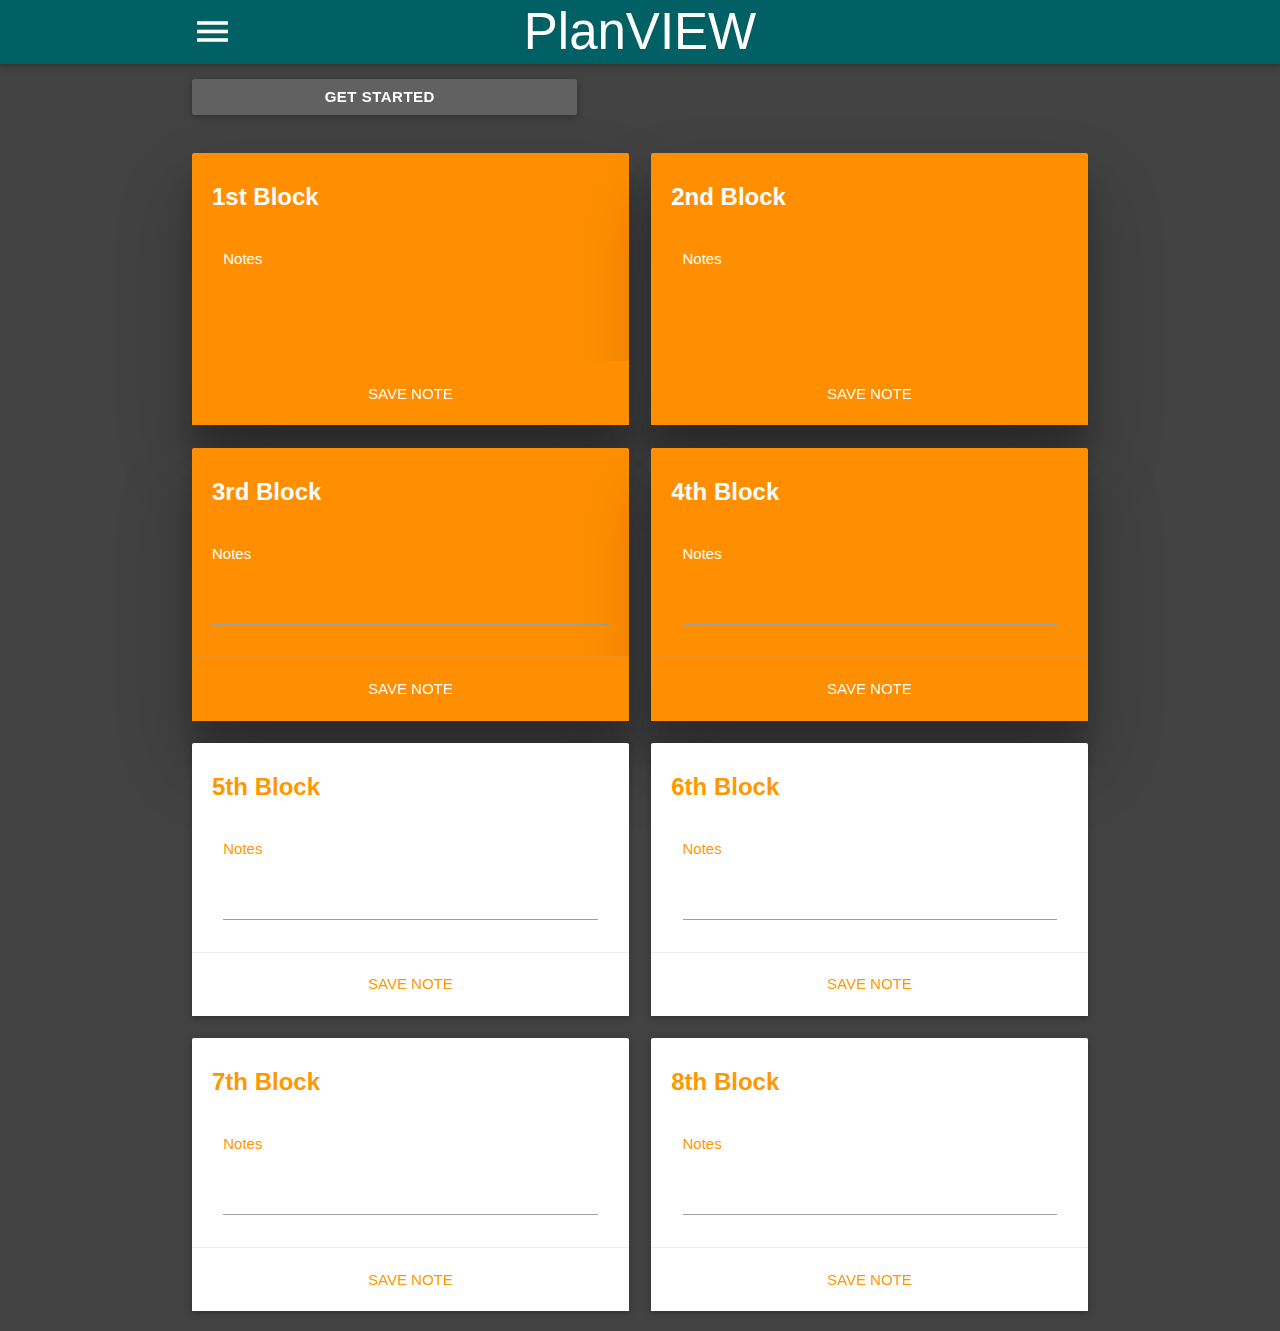
==== www/index.html @ 6337287b "Final Edit for Play Store" ====
<!DOCTYPE html>
<html lang="en">
	<head>
		<title>PlanVIEW</title>

		<script type="text/javascript" src="js/jquery-3.1.0.min.js"></script>
	<script type="text/javascript" src="js/materialize.js"></script>
	<script type="text/javascript" src="js/main.js" defer></script>
	<script type="text/javascript" src="js/settings.js" defer></script>
	<script type="text/javascript" src="js/init.js" defer></script>
	<script type="text/javascript" src="js/notes.js" defer></script>
	<script type="text/javascript" src="cordova.js"></script>


		<meta http-equiv="Content-Type" content="text/html; charset=UTF-8"/>
		<meta name="viewport" content="width=device-width, initial-scale=1, maximum-scale=1.0, height=device-height" />

		<!--<plugin name="org.apache.cordova.inappbrowser" spec="0.1.0" source="pgb" />-->

		<!-- CSS  -->
		<link href="https://fonts.googleapis.com/icon?family=Material+Icons" rel="stylesheet" />
		<link href="css/materialize.css" type="text/css" rel="stylesheet" media="screen,projection"/>
		<link href="css/style.css" type="text/css" rel="stylesheet" media="screen,projection" />
	</head>
	<body class="grey darken-3">
		<header class="navbar-fixed header-one">
			<nav class="cyan darken-4 lighten-1" role="navigation">
				<div class="nav-wrapper container">
					<a id="logo-container" href="#" class="brand-logo center">PlanVIEW</a>
					<ul id="nav-mobile" class="side-nav blue-grey">
						<a class="waves-effect waves-light btn z-depth-5" href="index.html"><i class="material-icons right">dashboard</i>Home</a>
						<a class="waves-effect waves-light btn class z-depth-3" id="block-1"><i class="material-icons right">web</i>1st Block</a>
						<a class="waves-effect waves-light btn class z-depth-3" id="block-2" ><i class="material-icons right">web</i>2nd Block</a>
						<a class="waves-effect waves-light btn class z-depth-3" id="block-3" ><i class="material-icons right">web</i>3rd Block</a>
						<a class="waves-effect waves-light btn class z-depth-3" id="block-4" ><i class="material-icons right">web</i>4th Block</a>
						<a class="waves-effect waves-light btn class z-depth-3" id="block-5" ><i class="material-icons right">web</i>5th Block</a>
						<a class="waves-effect waves-light btn class z-depth-3" id="block-6" ><i class="material-icons right">web</i>6th Block</a>
						<a class="waves-effect waves-light btn class z-depth-3" id="block-7" ><i class="material-icons right">web</i>7th Block</a>
						<a class="waves-effect waves-light btn class z-depth-3" id="block-8" ><i class="material-icons right">web</i>8th Block</a>
						<a class="waves-effect waves-light btn z-depth-4" href="settings.html"><i class="material-icons right">settings</i>Settings</a>
					</ul>
					<a href="#" data-activates="nav-mobile" class="button-collapse"><i class="material-icons">menu</i></a>
				</div>
			</nav>
		</header>

		<main class="container section ">
			<section class="fixed">
		  <!-- Modal Trigger -->
		  <a class="waves-effect waves-light btn modal-trigger center   grey darken-2" href="#modal1">  &nbsp &nbsp &nbsp &nbsp &nbsp &nbsp &nbsp &nbsp &nbsp &nbsp &nbsp  <b>Get Started</b> &nbsp &nbsp &nbsp &nbsp &nbsp &nbsp &nbsp &nbsp &nbsp &nbsp &nbsp &nbsp </a>

		</section>



		  <!-- Modal Structure -->
		  <div id="modal1" class="modal bottom-sheet">
		    <div class="modal-content">
		      <h4>Welcome to PlanVIEW</h4>
		      <p>
						<h5>Links Setup</h5>
						<ol type="1">
						<li>Click <a href="settings.html">here</a> to go to Settings</li>

						<li>Next, open up your First Block Teacher's Website in Chrome. Copy the link from the address bar.</li>

						<li>Go back to the PlanVIEW Settings page and paste the link in the box that says <em>1st Block Website Link</em></li>

						<li>Do it this for the rest of your classes.</li>

						<li>Click Save. You should get message that says Settings Saved </li>
						</ol>
						    <blockquote>
									<b>Important Note</b>
									<br>
									<br>
									If your class doesn't have a website or you do not use the website, you MUST still put a link of a website in that box. It can be important websites you visit or something like google.com.
							    </blockquote>
						<br>
						Now, if you ever have to go to your teacher's website quickly then you can click (menu) button and then the  tab you need instead of searching for it on your browser
						<br>
						<hr color="teal">
						<br>

						<h5>Notes Setup</h5>
						Taking quick notes on your phone of values from a lab or homework your teacher assigns can be extremely useful. With the PlanVIEW app, you can take quick notes very simply. Here’s how
						<br>
						<ol type="1">
						<li>Click the line on the box of the block you want to type a note for.</li>
						<li>Type up your note</li>
						<li>Click Save Note </li>
						</ol>
						<br>

						Your note is now <b>saved </b> and will be <b>available</b> when you open your app.
						<blockquote>
						<b>Important Note</b>
						<br>
						<br>

							If you have a long note (ex. paragraphs) then you can still save it. Type or copy and paste what you need and then click save. When viewing the note, click on the paragraph and then press enter on your keyboard. The note will expand in a scrollable view
						</blockquote>
						<br>
						<hr color="teal">
						<br>

					</p>
		    </div>
		    <div class="modal-footer">
		      <a href="#!" class=" modal-action modal-close waves-effect waves-green btn-flat">Done</a>
		    </div>
		  </div>

</main>

		</main>
		<main class="container section">
			<div class="row">
				<div class="col s12 m6">
					<div class="card amber darken-3 z-depth-5">
						<div class="card-content white-text">
							<p class="card-title"><b>1st Block</b></p>
							<div class="row">
								<form class="col s12">
									<div class="input-field col s12">
										<textarea id="block-1-notes" class="materialize-textarea" data-block="1"></textarea>
										<label for="block-1-notes">Notes</label>
									</div>
								</form>
							</div>
						</div>
						<div class="card-action">
							<a class="waves-effect waves-grey white-text btn-save" data-block="1">Save Note</a>
						</div>
					</div>
				</div>
				<div class="col s12 m6">
					<div class="card amber darken-3 z-depth-5">
						<div class="card-content white-text">
							<p class="card-title"><b>2nd Block</b></p>
							<div class="row">
								<form class="col s12">
									<div class="input-field col s12">
										<textarea id="block-2-notes" class="materialize-textarea" data-block="2"></textarea>
										<label for="block-2-notes">Notes</label>
									</div>
								</form>
							</div>
						</div>
						<div class="card-action">
							<a class="waves-effect waves-grey white-text btn-save" data-block="2">Save Note</a>
						</div>
					</div>
				</div>
			</div>
			<div class="row">
				<div class="col s12 m6">
					<div class="card amber darken-3 z-depth-5">
						<div class="card-content white-text">
							<p class="card-title"><b>3rd Block</b></p>
							<div class="row">
								<form class="col s12">
									<div class="row">
										<div class="input-field col s12">
											<textarea id="block-3-notes" class="materialize-textarea" data-block="3"></textarea>
											<label for="block-3-notes">Notes</label>
										</div>
									</div>
								</form>
							</div>
						</div>
						<div class="card-action">
							<a class="waves-effect waves-grey white-text btn-save" data-block="3">Save Note</a>
						</div>
					</div>
				</div>
				<div class="col s12 m6">
					<div class="card amber darken-3 z-depth-5">
						<div class="card-content white-text">
							<p class="card-title"><b>4th Block</b></p>
							<div class="row">
								<form class="col s12">
									<div class="input-field col s12">
										<textarea id="block-4-notes" class="materialize-textarea" data-block="4"></textarea>
										<label for="block-4-notes">Notes</label>
									</div>
								</form>
							</div>
						</div>
						<div class="card-action">
							<a class="waves-effect waves-grey white-text btn-save" data-block="4">Save Note</a>
						</div>
					</div>
				</div>
			</div>
			<div class="row">
				<div class="col s12 m6">
					<div class="card white">
						<div class="card-content orange-text">
							<p class="card-title"><b>5th Block</b></p>
							<div class="row">
								<form class="col s12">
									<div class="input-field col s12">
										<textarea id="block-5-notes" class="materialize-textarea" data-block="5"></textarea>
										<label for="block-5-notes" class="orange-text">Notes</label>
									</div>
								</form>
							</div>
						</div>
						<div class="card-action">
							<a class="waves-effect waves-grey orange-text btn-save" data-block="5">Save Note</a>
						</div>
					</div>
				</div>
				<div class="col s12 m6">
					<div class="card white">
						<div class="card-content orange-text">
							<p class="card-title"><b>6th Block</b></p>
							<div class="row">
								<form class="col s12">
									<div class="input-field col s12">
										<textarea id="block-6-notes" class="materialize-textarea" data-block="6"></textarea>
										<label for="block-6-notes" class="orange-text">Notes</label>
									</div>
								</form>
							</div>
						</div>
						<div class="card-action">
							<a class="waves-effect waves-grey orange-text btn-save" data-block="6">Save Note</a>
						</div>
					</div>
				</div>
			</div>
			<div class="row">
				<div class="col s12 m6">
					<div class="card white">
						<div class="card-content orange-text">
							<p class="card-title"><b>7th Block</b></p>
							<div class="row">
								<form class="col s12">
									<div class="input-field col s12">
										<textarea id="block-7-notes" class="materialize-textarea" data-block="7"></textarea>
										<label for="block-7-notes" class="orange-text">Notes</label>
									</div>
								</form>
							</div>
						</div>
						<div class="card-action">
							<a class="waves-effect waves-grey orange-text btn-save" data-block="7">Save Note</a>
						</div>
					</div>
				</div>
				<div class="col s12 m6">
					<div class="card white">
						<div class="card-content orange-text">
							<p class="card-title"><b>8th Block</b></p>
							<div class="row">
								<form class="col s12">
									<div class="input-field col s12">
										<textarea id="block-8-notes" class="materialize-textarea" data-block="8"></textarea>
										<label for="block-8-notes" class="orange-text">Notes</label>
									</div>
								</form>
							</div>
						</div>
						<div class="card-action">
							<a class="waves-effect waves-grey orange-text btn-save" data-block="8">Save Note</a>
						</div>
					</div>
				</div>
			</div>
		</main>
		<!--Scripts-->
		<script type="text/javascript">
			function myFunction1() {window.open("settings.html");}
			function myFunction2() {window.open("index.html");}
		</script>

	</body>
</html>
---- www/css/style.css ----
.icon-block {padding: 0 15px}
.icon-block .material-icons {font-size: inherit}
nav a.button-collapse{display: block}
.btn-save {width: 100%;text-align: center}
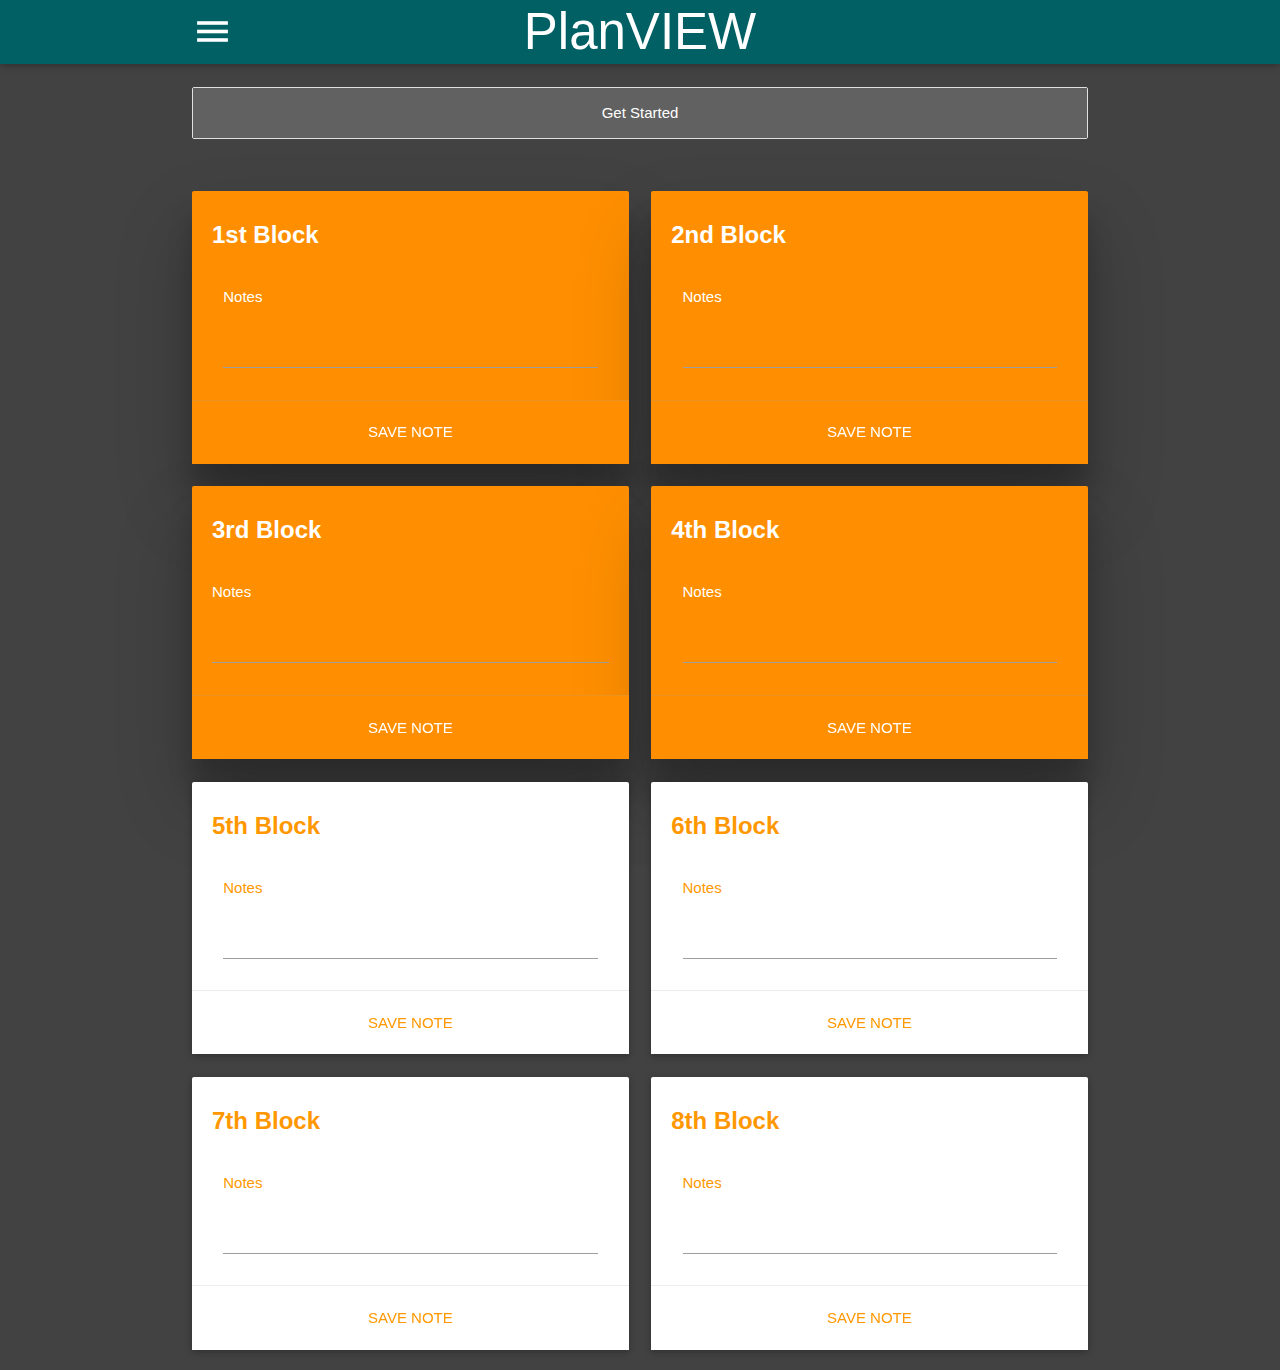
==== commit 76c114e7: "Small Changes" ====
--- a/www/index.html
+++ b/www/index.html
@@ -3,13 +3,14 @@
 	<head>
 		<title>PlanVIEW</title>
 
+
+		<script type="text/javascript" src="cordova.js"></script>
 		<script type="text/javascript" src="js/jquery-3.1.0.min.js"></script>
 	<script type="text/javascript" src="js/materialize.js"></script>
 	<script type="text/javascript" src="js/main.js" defer></script>
 	<script type="text/javascript" src="js/settings.js" defer></script>
 	<script type="text/javascript" src="js/init.js" defer></script>
 	<script type="text/javascript" src="js/notes.js" defer></script>
-	<script type="text/javascript" src="cordova.js"></script>
 
 
 		<meta http-equiv="Content-Type" content="text/html; charset=UTF-8"/>
@@ -44,15 +45,14 @@
 			</nav>
 		</header>
 
+
+
 		<main class="container section ">
-			<section class="fixed">
+
 		  <!-- Modal Trigger -->
-		  <a class="waves-effect waves-light btn modal-trigger center   grey darken-2" href="#modal1">  &nbsp &nbsp &nbsp &nbsp &nbsp &nbsp &nbsp &nbsp &nbsp &nbsp &nbsp  <b>Get Started</b> &nbsp &nbsp &nbsp &nbsp &nbsp &nbsp &nbsp &nbsp &nbsp &nbsp &nbsp &nbsp </a>
-
-		</section>
-
-
-
+			<div class="collection">
+        <a href="#modal1" class="collection-item modal-trigger grey darken-2 white-text center"><h6>Get Started</h6></a>
+      </div>
 		  <!-- Modal Structure -->
 		  <div id="modal1" class="modal bottom-sheet">
 		    <div class="modal-content">
@@ -110,9 +110,6 @@
 		      <a href="#!" class=" modal-action modal-close waves-effect waves-green btn-flat">Done</a>
 		    </div>
 		  </div>
-
-</main>
-
 		</main>
 		<main class="container section">
 			<div class="row">
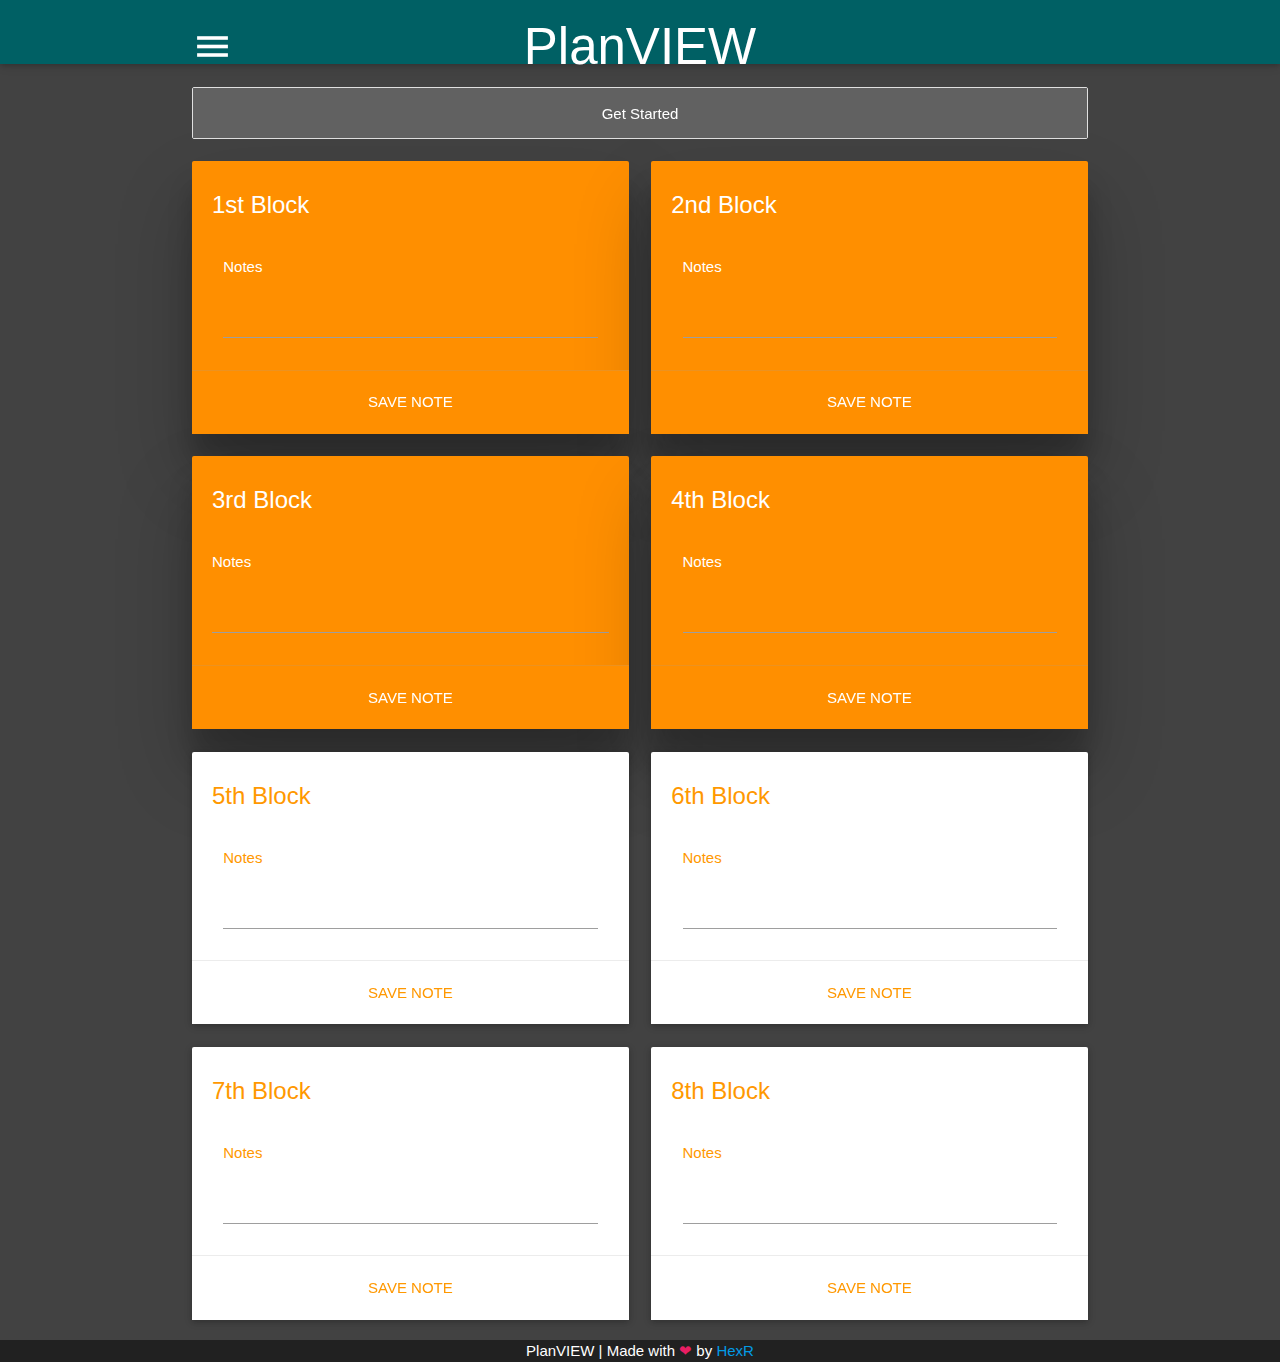
==== commit 515ea7fd: "Final adjustments and icon test 3" ====
--- a/www/index.html
+++ b/www/index.html
@@ -2,28 +2,22 @@
 <html lang="en">
 	<head>
 		<title>PlanVIEW</title>
-
-
 		<script type="text/javascript" src="cordova.js"></script>
 		<script type="text/javascript" src="js/jquery-3.1.0.min.js"></script>
-	<script type="text/javascript" src="js/materialize.js"></script>
-	<script type="text/javascript" src="js/main.js" defer></script>
-	<script type="text/javascript" src="js/settings.js" defer></script>
-	<script type="text/javascript" src="js/init.js" defer></script>
-	<script type="text/javascript" src="js/notes.js" defer></script>
-
-
+		<script type="text/javascript" src="js/materialize.js"></script>
+		<script type="text/javascript" src="js/main.js"></script>
+		<!--<script type="text/javascript" src="js/init.js" defer></script>
+		<script type="text/javascript" src="js/notes.js" defer></script>-->
 		<meta http-equiv="Content-Type" content="text/html; charset=UTF-8"/>
 		<meta name="viewport" content="width=device-width, initial-scale=1, maximum-scale=1.0, height=device-height" />
-
-		<!--<plugin name="org.apache.cordova.inappbrowser" spec="0.1.0" source="pgb" />-->
-
-		<!-- CSS  -->
 		<link href="https://fonts.googleapis.com/icon?family=Material+Icons" rel="stylesheet" />
 		<link href="css/materialize.css" type="text/css" rel="stylesheet" media="screen,projection"/>
 		<link href="css/style.css" type="text/css" rel="stylesheet" media="screen,projection" />
+
 	</head>
 	<body class="grey darken-3">
+		<div id="loading"></div>
+		<div class="black"></div>
 		<header class="navbar-fixed header-one">
 			<nav class="cyan darken-4 lighten-1" role="navigation">
 				<div class="nav-wrapper container">
@@ -44,79 +38,16 @@
 				</div>
 			</nav>
 		</header>
-
-
-
-		<main class="container section ">
-
-		  <!-- Modal Trigger -->
+		<main class="container section">
+			<!-- Modal Trigger -->
 			<div class="collection">
-        <a href="#modal1" class="collection-item modal-trigger grey darken-2 white-text center"><h6>Get Started</h6></a>
-      </div>
-		  <!-- Modal Structure -->
-		  <div id="modal1" class="modal bottom-sheet">
-		    <div class="modal-content">
-		      <h4>Welcome to PlanVIEW</h4>
-		      <p>
-						<h5>Links Setup</h5>
-						<ol type="1">
-						<li>Click <a href="settings.html">here</a> to go to Settings</li>
-
-						<li>Next, open up your First Block Teacher's Website in Chrome. Copy the link from the address bar.</li>
-
-						<li>Go back to the PlanVIEW Settings page and paste the link in the box that says <em>1st Block Website Link</em></li>
-
-						<li>Do it this for the rest of your classes.</li>
-
-						<li>Click Save. You should get message that says Settings Saved </li>
-						</ol>
-						    <blockquote>
-									<b>Important Note</b>
-									<br>
-									<br>
-									If your class doesn't have a website or you do not use the website, you MUST still put a link of a website in that box. It can be important websites you visit or something like google.com.
-							    </blockquote>
-						<br>
-						Now, if you ever have to go to your teacher's website quickly then you can click (menu) button and then the  tab you need instead of searching for it on your browser
-						<br>
-						<hr color="teal">
-						<br>
-
-						<h5>Notes Setup</h5>
-						Taking quick notes on your phone of values from a lab or homework your teacher assigns can be extremely useful. With the PlanVIEW app, you can take quick notes very simply. Here’s how
-						<br>
-						<ol type="1">
-						<li>Click the line on the box of the block you want to type a note for.</li>
-						<li>Type up your note</li>
-						<li>Click Save Note </li>
-						</ol>
-						<br>
-
-						Your note is now <b>saved </b> and will be <b>available</b> when you open your app.
-						<blockquote>
-						<b>Important Note</b>
-						<br>
-						<br>
-
-							If you have a long note (ex. paragraphs) then you can still save it. Type or copy and paste what you need and then click save. When viewing the note, click on the paragraph and then press enter on your keyboard. The note will expand in a scrollable view
-						</blockquote>
-						<br>
-						<hr color="teal">
-						<br>
-
-					</p>
-		    </div>
-		    <div class="modal-footer">
-		      <a href="#!" class=" modal-action modal-close waves-effect waves-green btn-flat">Done</a>
-		    </div>
-		  </div>
-		</main>
-		<main class="container section">
-			<div class="row">
-				<div class="col s12 m6">
-					<div class="card amber darken-3 z-depth-5">
-						<div class="card-content white-text">
-							<p class="card-title"><b>1st Block</b></p>
+				<a href="#modal1" class="collection-item modal-trigger grey darken-2 white-text center waves-effect waves-light"><h6>Get Started</h6></a>
+			</div>
+			<div class="row">
+				<div class="col s12 m6">
+					<div class="card amber darken-3 z-depth-5">
+						<div class="card-content white-text">
+							<p class="card-title"><strong>1st Block</strong></p>
 							<div class="row">
 								<form class="col s12">
 									<div class="input-field col s12">
@@ -134,7 +65,7 @@
 				<div class="col s12 m6">
 					<div class="card amber darken-3 z-depth-5">
 						<div class="card-content white-text">
-							<p class="card-title"><b>2nd Block</b></p>
+							<p class="card-title"><strong>2nd Block</strong></p>
 							<div class="row">
 								<form class="col s12">
 									<div class="input-field col s12">
@@ -154,7 +85,7 @@
 				<div class="col s12 m6">
 					<div class="card amber darken-3 z-depth-5">
 						<div class="card-content white-text">
-							<p class="card-title"><b>3rd Block</b></p>
+							<p class="card-title"><strong>3rd Block</strong></p>
 							<div class="row">
 								<form class="col s12">
 									<div class="row">
@@ -174,7 +105,7 @@
 				<div class="col s12 m6">
 					<div class="card amber darken-3 z-depth-5">
 						<div class="card-content white-text">
-							<p class="card-title"><b>4th Block</b></p>
+							<p class="card-title"><strong>4th Block</strong></p>
 							<div class="row">
 								<form class="col s12">
 									<div class="input-field col s12">
@@ -194,7 +125,7 @@
 				<div class="col s12 m6">
 					<div class="card white">
 						<div class="card-content orange-text">
-							<p class="card-title"><b>5th Block</b></p>
+							<p class="card-title"><strong>5th Block</strong></p>
 							<div class="row">
 								<form class="col s12">
 									<div class="input-field col s12">
@@ -212,7 +143,7 @@
 				<div class="col s12 m6">
 					<div class="card white">
 						<div class="card-content orange-text">
-							<p class="card-title"><b>6th Block</b></p>
+							<p class="card-title"><strong>6th Block</strong></p>
 							<div class="row">
 								<form class="col s12">
 									<div class="input-field col s12">
@@ -232,7 +163,7 @@
 				<div class="col s12 m6">
 					<div class="card white">
 						<div class="card-content orange-text">
-							<p class="card-title"><b>7th Block</b></p>
+							<p class="card-title"><strong>7th Block</strong></p>
 							<div class="row">
 								<form class="col s12">
 									<div class="input-field col s12">
@@ -250,7 +181,7 @@
 				<div class="col s12 m6">
 					<div class="card white">
 						<div class="card-content orange-text">
-							<p class="card-title"><b>8th Block</b></p>
+							<p class="card-title"><strong>8th Block</strong></p>
 							<div class="row">
 								<form class="col s12">
 									<div class="input-field col s12">
@@ -267,11 +198,48 @@
 				</div>
 			</div>
 		</main>
-		<!--Scripts-->
-		<script type="text/javascript">
-			function myFunction1() {window.open("settings.html");}
-			function myFunction2() {window.open("index.html");}
-		</script>
-
+		<footer class="grey darken-4 white-text center">
+			PlanVIEW | Made with <span class="pink-text">❤</span> by <a href="https://hexr.org" target="_blank">HexR</a>
+		</footer>
+		<div class="modals">
+			<!-- Modal Structure -->
+			<div id="modal1" class="modal bottom-sheet">
+				<div class="modal-content">
+					<hr color="teal">
+					<h4>Welcome to PlanVIEW</h4>
+					<hr color="teal">
+					<h5>Links Setup</h5>
+					<ol>
+						<li>Click <a href="settings.html">here</a> to go to Settings</li>
+						<li>Next, open up your First Block Teacher's Website in Chrome. Copy the link from the address bar.</li>
+						<li>Go back to the PlanVIEW Settings page and paste the link in the box that says <em>1st Block Website Link</em></li>
+						<li>Do it this for the rest of your classes.</li>
+						<li>Click Save. You should get message that says Settings Saved </li>
+					</ol>
+					<blockquote>
+						<p><strong>Important Note</strong></p>
+						<p>If your class doesn't have a website or you do not use the website, you MUST still put a link of a website in that box. It can be important websites you visit or something like google.com.</p>
+					</blockquote>
+					<p>Now, if you ever have to go to your teacher's website quickly then you can click (menu) button and then the  tab you need instead of searching for it on your browser</p>
+					<hr class="teal-text">
+					<h5>Notes Setup</h5>
+					<p>Taking quick notes on your phone of values from a lab or homework your teacher assigns can be extremely useful. With the PlanVIEW app, you can take quick notes very simply. Here’s how</p>
+					<ol>
+						<li>Click the line on the box of the block you want to type a note for.</li>
+						<li>Type up your note</li>
+						<li>Click Save Note </li>
+					</ol>
+					<p>Your note is now <strong>saved </strong> and will be <strong>available</strong> when you open your app.</p>
+					<blockquote>
+						<p><strong>Important Note</strong></p>
+						<p>If you have a long note (ex. paragraphs) then you can still save it. Type or copy and paste what you need and then click save. When viewing the note, click on the paragraph and then press enter on your keyboard. The note will expand in a scrollable view</p>
+					</blockquote>
+				</div>
+				<div class="modal-footer">
+					<a href="#!" class=" modal-action modal-close waves-effect waves-green btn-flat">Done</a>
+				</div>
+			</div>
+		</div>
+		<script type="text/javascript" src="js/main.js" defer></script>
 	</body>
 </html>
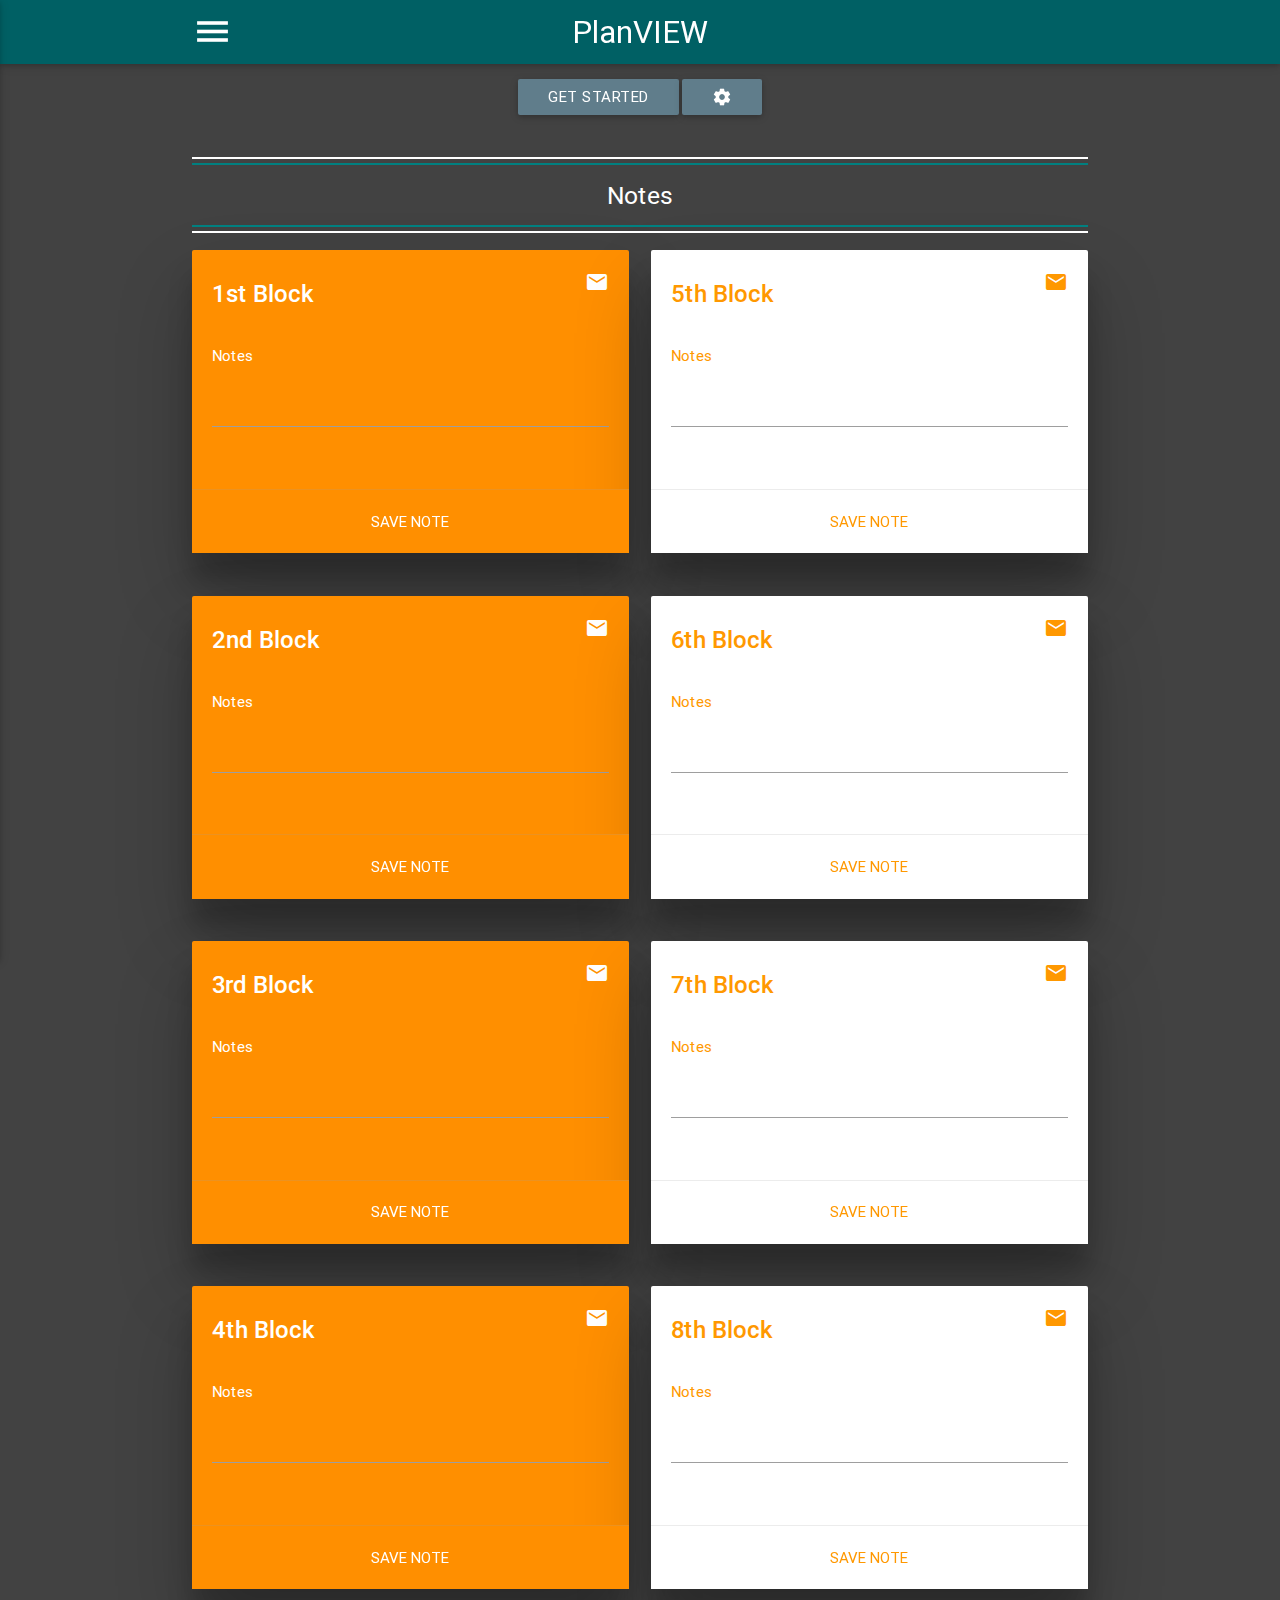
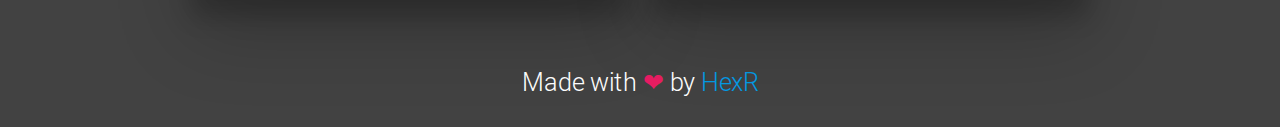
==== commit 13b71527: "New version of app for phonegap" ====
--- a/www/index.html
+++ b/www/index.html
@@ -1,245 +1 @@
-<!DOCTYPE html>
-<html lang="en">
-	<head>
-		<title>PlanVIEW</title>
-		<script type="text/javascript" src="cordova.js"></script>
-		<script type="text/javascript" src="js/jquery-3.1.0.min.js"></script>
-		<script type="text/javascript" src="js/materialize.js"></script>
-		<script type="text/javascript" src="js/main.js"></script>
-		<!--<script type="text/javascript" src="js/init.js" defer></script>
-		<script type="text/javascript" src="js/notes.js" defer></script>-->
-		<meta http-equiv="Content-Type" content="text/html; charset=UTF-8"/>
-		<meta name="viewport" content="width=device-width, initial-scale=1, maximum-scale=1.0, height=device-height" />
-		<link href="https://fonts.googleapis.com/icon?family=Material+Icons" rel="stylesheet" />
-		<link href="css/materialize.css" type="text/css" rel="stylesheet" media="screen,projection"/>
-		<link href="css/style.css" type="text/css" rel="stylesheet" media="screen,projection" />
-
-	</head>
-	<body class="grey darken-3">
-		<div id="loading"></div>
-		<div class="black"></div>
-		<header class="navbar-fixed header-one">
-			<nav class="cyan darken-4 lighten-1" role="navigation">
-				<div class="nav-wrapper container">
-					<a id="logo-container" href="#" class="brand-logo center">PlanVIEW</a>
-					<ul id="nav-mobile" class="side-nav blue-grey">
-						<a class="waves-effect waves-light btn z-depth-5" href="index.html"><i class="material-icons right">dashboard</i>Home</a>
-						<a class="waves-effect waves-light btn class z-depth-3" id="block-1"><i class="material-icons right">web</i>1st Block</a>
-						<a class="waves-effect waves-light btn class z-depth-3" id="block-2" ><i class="material-icons right">web</i>2nd Block</a>
-						<a class="waves-effect waves-light btn class z-depth-3" id="block-3" ><i class="material-icons right">web</i>3rd Block</a>
-						<a class="waves-effect waves-light btn class z-depth-3" id="block-4" ><i class="material-icons right">web</i>4th Block</a>
-						<a class="waves-effect waves-light btn class z-depth-3" id="block-5" ><i class="material-icons right">web</i>5th Block</a>
-						<a class="waves-effect waves-light btn class z-depth-3" id="block-6" ><i class="material-icons right">web</i>6th Block</a>
-						<a class="waves-effect waves-light btn class z-depth-3" id="block-7" ><i class="material-icons right">web</i>7th Block</a>
-						<a class="waves-effect waves-light btn class z-depth-3" id="block-8" ><i class="material-icons right">web</i>8th Block</a>
-						<a class="waves-effect waves-light btn z-depth-4" href="settings.html"><i class="material-icons right">settings</i>Settings</a>
-					</ul>
-					<a href="#" data-activates="nav-mobile" class="button-collapse"><i class="material-icons">menu</i></a>
-				</div>
-			</nav>
-		</header>
-		<main class="container section">
-			<!-- Modal Trigger -->
-			<div class="collection">
-				<a href="#modal1" class="collection-item modal-trigger grey darken-2 white-text center waves-effect waves-light"><h6>Get Started</h6></a>
-			</div>
-			<div class="row">
-				<div class="col s12 m6">
-					<div class="card amber darken-3 z-depth-5">
-						<div class="card-content white-text">
-							<p class="card-title"><strong>1st Block</strong></p>
-							<div class="row">
-								<form class="col s12">
-									<div class="input-field col s12">
-										<textarea id="block-1-notes" class="materialize-textarea" data-block="1"></textarea>
-										<label for="block-1-notes">Notes</label>
-									</div>
-								</form>
-							</div>
-						</div>
-						<div class="card-action">
-							<a class="waves-effect waves-grey white-text btn-save" data-block="1">Save Note</a>
-						</div>
-					</div>
-				</div>
-				<div class="col s12 m6">
-					<div class="card amber darken-3 z-depth-5">
-						<div class="card-content white-text">
-							<p class="card-title"><strong>2nd Block</strong></p>
-							<div class="row">
-								<form class="col s12">
-									<div class="input-field col s12">
-										<textarea id="block-2-notes" class="materialize-textarea" data-block="2"></textarea>
-										<label for="block-2-notes">Notes</label>
-									</div>
-								</form>
-							</div>
-						</div>
-						<div class="card-action">
-							<a class="waves-effect waves-grey white-text btn-save" data-block="2">Save Note</a>
-						</div>
-					</div>
-				</div>
-			</div>
-			<div class="row">
-				<div class="col s12 m6">
-					<div class="card amber darken-3 z-depth-5">
-						<div class="card-content white-text">
-							<p class="card-title"><strong>3rd Block</strong></p>
-							<div class="row">
-								<form class="col s12">
-									<div class="row">
-										<div class="input-field col s12">
-											<textarea id="block-3-notes" class="materialize-textarea" data-block="3"></textarea>
-											<label for="block-3-notes">Notes</label>
-										</div>
-									</div>
-								</form>
-							</div>
-						</div>
-						<div class="card-action">
-							<a class="waves-effect waves-grey white-text btn-save" data-block="3">Save Note</a>
-						</div>
-					</div>
-				</div>
-				<div class="col s12 m6">
-					<div class="card amber darken-3 z-depth-5">
-						<div class="card-content white-text">
-							<p class="card-title"><strong>4th Block</strong></p>
-							<div class="row">
-								<form class="col s12">
-									<div class="input-field col s12">
-										<textarea id="block-4-notes" class="materialize-textarea" data-block="4"></textarea>
-										<label for="block-4-notes">Notes</label>
-									</div>
-								</form>
-							</div>
-						</div>
-						<div class="card-action">
-							<a class="waves-effect waves-grey white-text btn-save" data-block="4">Save Note</a>
-						</div>
-					</div>
-				</div>
-			</div>
-			<div class="row">
-				<div class="col s12 m6">
-					<div class="card white">
-						<div class="card-content orange-text">
-							<p class="card-title"><strong>5th Block</strong></p>
-							<div class="row">
-								<form class="col s12">
-									<div class="input-field col s12">
-										<textarea id="block-5-notes" class="materialize-textarea" data-block="5"></textarea>
-										<label for="block-5-notes" class="orange-text">Notes</label>
-									</div>
-								</form>
-							</div>
-						</div>
-						<div class="card-action">
-							<a class="waves-effect waves-grey orange-text btn-save" data-block="5">Save Note</a>
-						</div>
-					</div>
-				</div>
-				<div class="col s12 m6">
-					<div class="card white">
-						<div class="card-content orange-text">
-							<p class="card-title"><strong>6th Block</strong></p>
-							<div class="row">
-								<form class="col s12">
-									<div class="input-field col s12">
-										<textarea id="block-6-notes" class="materialize-textarea" data-block="6"></textarea>
-										<label for="block-6-notes" class="orange-text">Notes</label>
-									</div>
-								</form>
-							</div>
-						</div>
-						<div class="card-action">
-							<a class="waves-effect waves-grey orange-text btn-save" data-block="6">Save Note</a>
-						</div>
-					</div>
-				</div>
-			</div>
-			<div class="row">
-				<div class="col s12 m6">
-					<div class="card white">
-						<div class="card-content orange-text">
-							<p class="card-title"><strong>7th Block</strong></p>
-							<div class="row">
-								<form class="col s12">
-									<div class="input-field col s12">
-										<textarea id="block-7-notes" class="materialize-textarea" data-block="7"></textarea>
-										<label for="block-7-notes" class="orange-text">Notes</label>
-									</div>
-								</form>
-							</div>
-						</div>
-						<div class="card-action">
-							<a class="waves-effect waves-grey orange-text btn-save" data-block="7">Save Note</a>
-						</div>
-					</div>
-				</div>
-				<div class="col s12 m6">
-					<div class="card white">
-						<div class="card-content orange-text">
-							<p class="card-title"><strong>8th Block</strong></p>
-							<div class="row">
-								<form class="col s12">
-									<div class="input-field col s12">
-										<textarea id="block-8-notes" class="materialize-textarea" data-block="8"></textarea>
-										<label for="block-8-notes" class="orange-text">Notes</label>
-									</div>
-								</form>
-							</div>
-						</div>
-						<div class="card-action">
-							<a class="waves-effect waves-grey orange-text btn-save" data-block="8">Save Note</a>
-						</div>
-					</div>
-				</div>
-			</div>
-		</main>
-		<footer class="grey darken-4 white-text center">
-			PlanVIEW | Made with <span class="pink-text">❤</span> by <a href="https://hexr.org" target="_blank">HexR</a>
-		</footer>
-		<div class="modals">
-			<!-- Modal Structure -->
-			<div id="modal1" class="modal bottom-sheet">
-				<div class="modal-content">
-					<hr color="teal">
-					<h4>Welcome to PlanVIEW</h4>
-					<hr color="teal">
-					<h5>Links Setup</h5>
-					<ol>
-						<li>Click <a href="settings.html">here</a> to go to Settings</li>
-						<li>Next, open up your First Block Teacher's Website in Chrome. Copy the link from the address bar.</li>
-						<li>Go back to the PlanVIEW Settings page and paste the link in the box that says <em>1st Block Website Link</em></li>
-						<li>Do it this for the rest of your classes.</li>
-						<li>Click Save. You should get message that says Settings Saved </li>
-					</ol>
-					<blockquote>
-						<p><strong>Important Note</strong></p>
-						<p>If your class doesn't have a website or you do not use the website, you MUST still put a link of a website in that box. It can be important websites you visit or something like google.com.</p>
-					</blockquote>
-					<p>Now, if you ever have to go to your teacher's website quickly then you can click (menu) button and then the  tab you need instead of searching for it on your browser</p>
-					<hr class="teal-text">
-					<h5>Notes Setup</h5>
-					<p>Taking quick notes on your phone of values from a lab or homework your teacher assigns can be extremely useful. With the PlanVIEW app, you can take quick notes very simply. Here’s how</p>
-					<ol>
-						<li>Click the line on the box of the block you want to type a note for.</li>
-						<li>Type up your note</li>
-						<li>Click Save Note </li>
-					</ol>
-					<p>Your note is now <strong>saved </strong> and will be <strong>available</strong> when you open your app.</p>
-					<blockquote>
-						<p><strong>Important Note</strong></p>
-						<p>If you have a long note (ex. paragraphs) then you can still save it. Type or copy and paste what you need and then click save. When viewing the note, click on the paragraph and then press enter on your keyboard. The note will expand in a scrollable view</p>
-					</blockquote>
-				</div>
-				<div class="modal-footer">
-					<a href="#!" class=" modal-action modal-close waves-effect waves-green btn-flat">Done</a>
-				</div>
-			</div>
-		</div>
-		<script type="text/javascript" src="js/main.js" defer></script>
-	</body>
-</html>
+<!DOCTYPE html><html lang="en"><head><title>PlanVIEW</title><link href="./assets/css/materialize.css" type="text/css" rel="stylesheet" media="screen,projection"/><link href="./assets/css/style.css" type="text/css" rel="stylesheet" media="screen,projection"/><link href="./assets/css/mobile.css" type="text/css" rel="stylesheet" media="screen,projection"/><script type="text/javascript" src="./assets/js/jquery.js"></script><script type="text/javascript" src="./assets/js/materialize.js"></script><script type="text/javascript" src="./assets/js/mobile.js"></script><meta http-equiv="Content-Type" content="text/html; charset=UTF-8"/><meta name="viewport" content="width=device-width,initial-scale=1,maximum-scale=1,height=device-height"/><meta name="charset" content="UTF-8"/><link href="https://fonts.googleapis.com/icon?family=Material+Icons" rel="stylesheet"/><script type="text/javascript" src="./assets/js/init/notes.js" defer="defer"></script></head><body class="grey darken-3"><header class="navbar-fixed header-one"><nav class="cyan darken-4 lighten-1" role="navigation"><div class="nav-wrapper container"><a href="#" class="brand-logo center">PlanVIEW</a><ul id="nav-mobile" class="side-nav blue-grey"><a class="waves-effect waves-light btn blue-grey darken-2 hoverable" href="./index.html"><i class="material-icons right">dashboard</i>Home</a> <a class="waves-effect waves-light btn blue-grey darken-2 class hoverable" id="block-1" href="#noLink"><i class="material-icons right">web</i>1st Block</a> <a class="waves-effect waves-light btn blue-grey darken-2 class hoverable" id="block-2" href="#noLink"><i class="material-icons right">web</i>2nd Block</a> <a class="waves-effect waves-light btn blue-grey darken-2 class hoverable" id="block-3" href="#noLink"><i class="material-icons right">web</i>3rd Block</a> <a class="waves-effect waves-light btn blue-grey darken-2 class hoverable" id="block-4" href="#noLink"><i class="material-icons right">web</i>4th Block</a> <a class="waves-effect waves-light btn blue-grey darken-2 class hoverable" id="block-5" href="#noLink"><i class="material-icons right">web</i>5th Block</a> <a class="waves-effect waves-light btn blue-grey darken-2 class hoverable" id="block-6" href="#noLink"><i class="material-icons right">web</i>6th Block</a> <a class="waves-effect waves-light btn blue-grey darken-2 class hoverable" id="block-7" href="#noLink"><i class="material-icons right">web</i>7th Block</a> <a class="waves-effect waves-light btn blue-grey darken-2 class hoverable" id="block-8" href="#noLink"><i class="material-icons right">web</i>8th Block</a> <a class="waves-effect waves-light btn blue-grey darken-2 hoverable" href="./settings.html"><i class="material-icons right">settings</i>Settings</a></ul><a href="#" data-activates="nav-mobile" class="button-collapse"><i class="material-icons">menu</i></a></div></nav></header><main class="container"><section class="section util"><div class="secondary-nav center"><a class="waves-effect waves-light btn center blue-grey" href="./getting-started.html">Get Started</a> <a class="waves-effect waves-light dropdown-button btn blue-grey" href="./settings.html" target="_blank"><i class="material-icons">settings</i></a></div></section><section class="section notes-container"><h5 class="white-text center decorated">Notes</h5><div class="notes"><div class="row"><div class="col s12 m6"><div class="card amber darken-3 z-depth-5"><div class="card-content white-text"><p class="card-title"><strong>1st Block</strong><a href="" class="white-text email" id="block-1-email"><span class="right material-icons">email</span></a></p><form class="row"><div class="input-field col s12"><textarea id="block-1-notes" class="materialize-textarea" data-block="1"></textarea><label for="block-1-notes" class="white-text">Notes</label></div></form></div><div class="card-action"><a class="waves-effect waves-grey white-text btn-save" data-block="1">Save Note</a></div></div></div><div class="col s12 m6"><div class="card white z-depth-5"><div class="card-content orange-text"><p class="card-title"><strong>5th Block</strong><a href="" class="orange-text email" id="block-5-email"><span class="right material-icons">email</span></a></p><form class="row"><div class="input-field col s12"><textarea id="block-5-notes" class="materialize-textarea" data-block="5"></textarea><label for="block-5-notes" class="orange-text">Notes</label></div></form></div><div class="card-action"><a class="waves-effect waves-grey orange-text btn-save" data-block="5">Save Note</a></div></div></div></div><div class="row"><div class="col s12 m6"><div class="card amber darken-3 z-depth-5"><div class="card-content white-text"><p class="card-title"><strong>2nd Block</strong><a href="" class="white-text email" id="block-2-email"><span class="right material-icons">email</span></a></p><form class="row"><div class="input-field col s12"><textarea id="block-2-notes" class="materialize-textarea" data-block="2"></textarea><label for="block-2-notes" class="white-text">Notes</label></div></form></div><div class="card-action"><a class="waves-effect waves-grey white-text btn-save" data-block="2">Save Note</a></div></div></div><div class="col s12 m6"><div class="card white z-depth-5"><div class="card-content orange-text"><p class="card-title"><strong>6th Block</strong><a href="#noEmail" class="orange-text email" id="block-6-email"><span class="right material-icons">email</span></a></p><form class="row"><div class="input-field col s12"><textarea id="block-6-notes" class="materialize-textarea" data-block="6"></textarea><label for="block-6-notes " class="orange-text">Notes</label></div></form></div><div class="card-action"><a class="waves-effect waves-grey orange-text btn-save" data-block="6">Save Note</a></div></div></div></div><div class="row"><div class="col s12 m6"><div class="card amber darken-3 z-depth-5"><div class="card-content white-text"><p class="card-title"><strong>3rd Block</strong><a href="" class="white-text email" id="block-3-email"><span class="right material-icons">email</span></a></p><form class="row"><div class="input-field col s12"><textarea id="block-3-notes" class="materialize-textarea" data-block="3"></textarea><label for="block-3-notes" class="white-text">Notes</label></div></form></div><div class="card-action"><a class="waves-effect waves-grey white-text btn-save" data-block="3">Save Note</a></div></div></div><div class="col s12 m6"><div class="card white z-depth-5"><div class="card-content orange-text"><p class="card-title"><strong>7th Block</strong><a href="" class="orange-text email" id="block-7-email"><span class="right material-icons">email</span></a></p><form class="row"><div class="input-field col s12"><textarea id="block-7-notes" class="materialize-textarea" data-block="7"></textarea><label for="block-7-notes" class="orange-text">Notes</label></div></form></div><div class="card-action"><a class="waves-effect waves-grey orange-text btn-save" data-block="7">Save Note</a></div></div></div></div><div class="row"><div class="col s12 m6"><div class="card amber darken-3 z-depth-5"><div class="card-content white-text"><p class="card-title"><strong>4th Block</strong><a href="" class="white-text email" id="block-4-email"><span class="right material-icons">email</span></a></p><form class="row"><div class="input-field col s12"><textarea id="block-4-notes" class="materialize-textarea" data-block="4"></textarea><label for="block-4-notes" class="white-text">Notes</label></div></form></div><div class="card-action"><a class="waves-effect waves-grey white-text btn-save" data-block="4">Save Note</a></div></div></div><div class="col s12 m6"><div class="card white z-depth-5"><div class="card-content orange-text"><p class="card-title"><strong>8th Block</strong><a href="" class="orange-text email" id="block-8-email"><span class="right material-icons">email</span></a></p><form class="row"><div class="input-field col s12"><textarea id="block-8-notes" class="materialize-textarea" data-block="8"></textarea><label for="block-8-notes" class="orange-text">Notes</label></div></form></div><div class="card-action"><a class="waves-effect waves-grey orange-text btn-save" data-block="8">Save Note</a></div></div></div></div></div></section></main><footer class="grey darken-3 white-text center footer"><p class="flow-text">Made with <a class="pink-text">❤</a> by <a href="https://hexr.org" target="_blank">HexR</a></p></footer><div id="noLink" class="modal container"><h1>No Link</h1><p class="flow-text">This block doesn't have a link! You can change this in the <a href="./settings.html#links">settings page</a></p></div><div id="noEmail" class="modal container"><h1>No Email</h1><p class="flow-text">This block doesn't have an email! You can change this in the <a href="./settings.html#emails">settings page</a></p></div></body></html>--- a/www/assets/css/style.css
+++ b/www/assets/css/style.css
@@ -0,0 +1 @@
+.icon-block{padding:0 15px}.icon-block .material-icons{font-size:inherit}nav a.button-collapse{display:block}.btn-save{width:100%;text-align:center}.pad-vert-5{padding:5% 0}.decorated{border-top:2px solid #fff;border-bottom:2px solid #fff;position:relative;z-index:10;padding:2.5% 0}.decorated:before{content:"";display:block;position:absolute;z-index:-1;top:4px;bottom:4px;left:0;right:0;border-top:2px solid teal;border-bottom:2px solid teal}.underline{text-decoration:underline}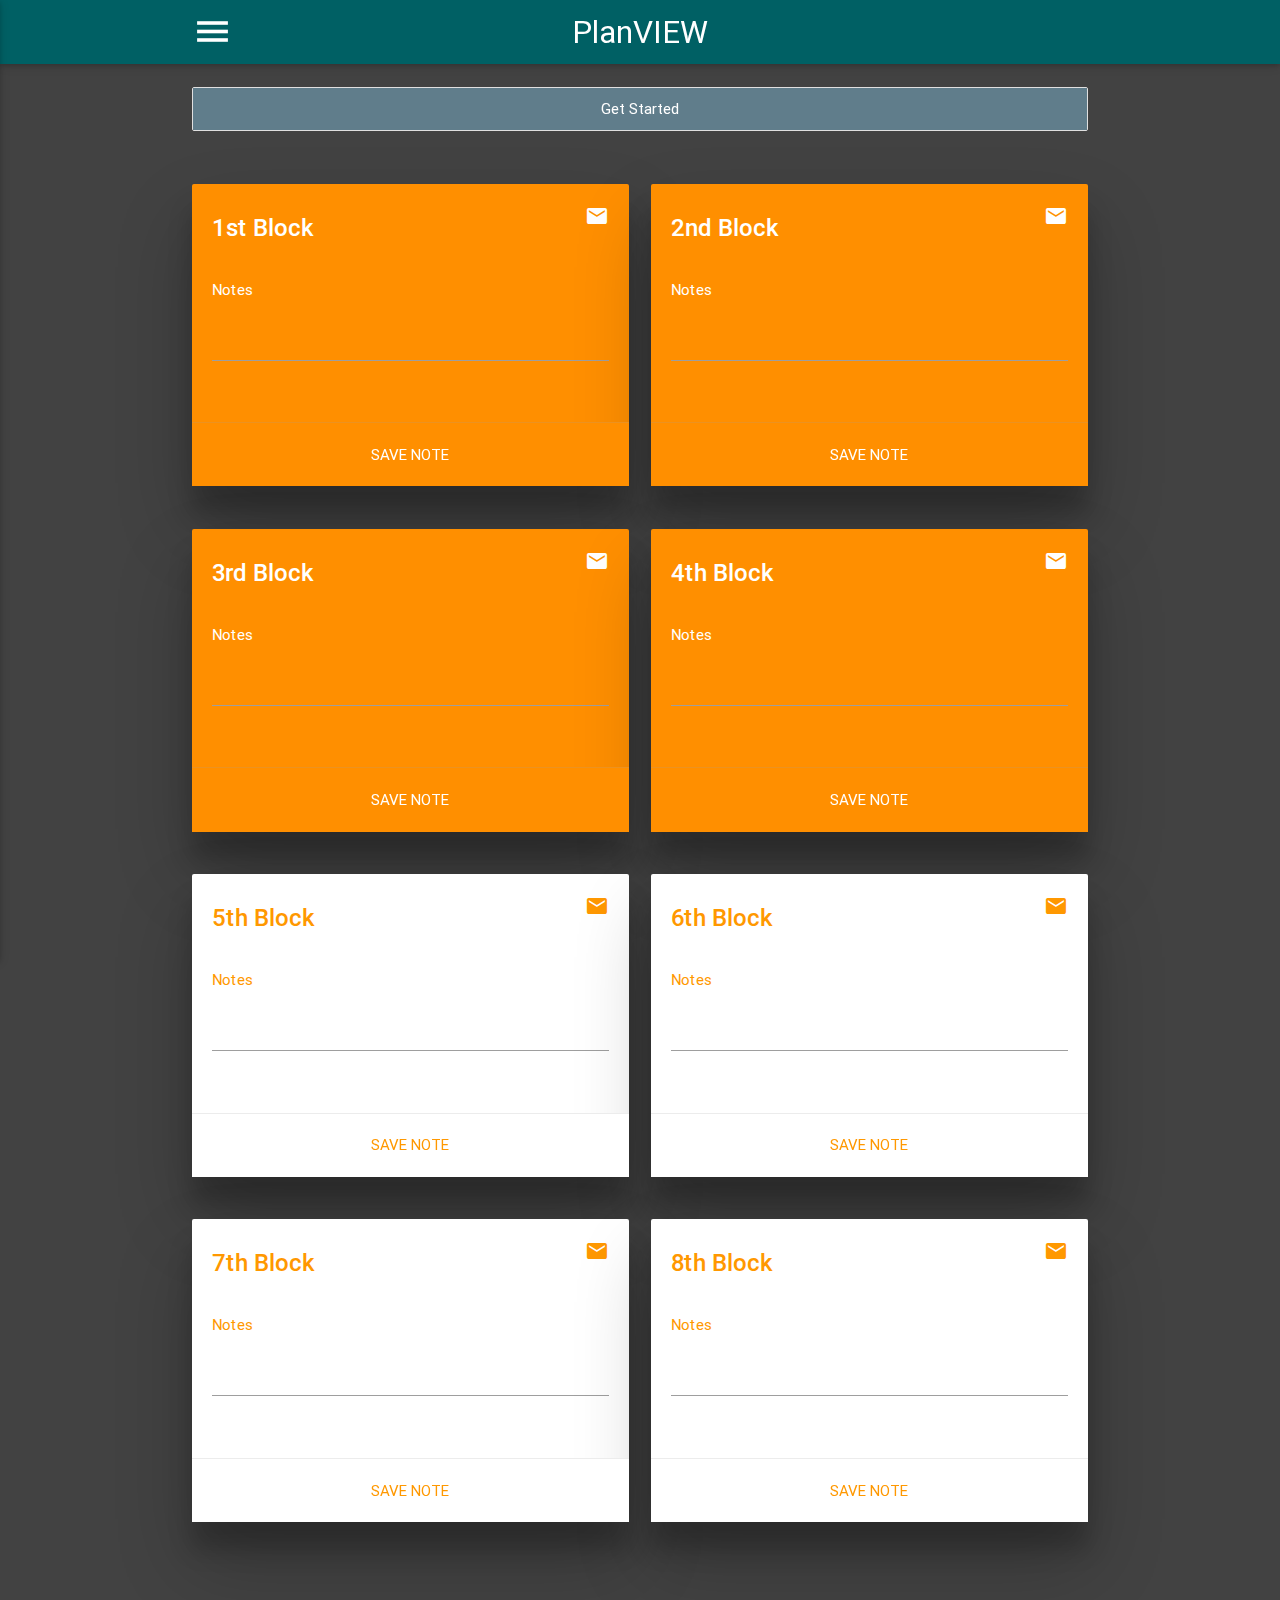
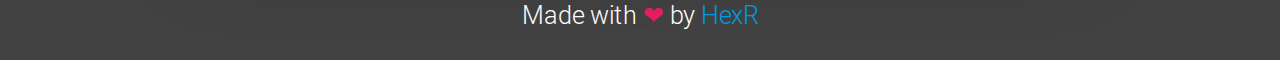
==== commit b0eca379: "Final changes to the look" ====
--- a/www/index.html
+++ b/www/index.html
@@ -1 +1 @@
-<!DOCTYPE html><html lang="en"><head><title>PlanVIEW</title><link href="./assets/css/materialize.css" type="text/css" rel="stylesheet" media="screen,projection"/><link href="./assets/css/style.css" type="text/css" rel="stylesheet" media="screen,projection"/><link href="./assets/css/mobile.css" type="text/css" rel="stylesheet" media="screen,projection"/><script type="text/javascript" src="./assets/js/jquery.js"></script><script type="text/javascript" src="./assets/js/materialize.js"></script><script type="text/javascript" src="./assets/js/mobile.js"></script><meta http-equiv="Content-Type" content="text/html; charset=UTF-8"/><meta name="viewport" content="width=device-width,initial-scale=1,maximum-scale=1,height=device-height"/><meta name="charset" content="UTF-8"/><link href="https://fonts.googleapis.com/icon?family=Material+Icons" rel="stylesheet"/><script type="text/javascript" src="./assets/js/init/notes.js" defer="defer"></script></head><body class="grey darken-3"><header class="navbar-fixed header-one"><nav class="cyan darken-4 lighten-1" role="navigation"><div class="nav-wrapper container"><a href="#" class="brand-logo center">PlanVIEW</a><ul id="nav-mobile" class="side-nav blue-grey"><a class="waves-effect waves-light btn blue-grey darken-2 hoverable" href="./index.html"><i class="material-icons right">dashboard</i>Home</a> <a class="waves-effect waves-light btn blue-grey darken-2 class hoverable" id="block-1" href="#noLink"><i class="material-icons right">web</i>1st Block</a> <a class="waves-effect waves-light btn blue-grey darken-2 class hoverable" id="block-2" href="#noLink"><i class="material-icons right">web</i>2nd Block</a> <a class="waves-effect waves-light btn blue-grey darken-2 class hoverable" id="block-3" href="#noLink"><i class="material-icons right">web</i>3rd Block</a> <a class="waves-effect waves-light btn blue-grey darken-2 class hoverable" id="block-4" href="#noLink"><i class="material-icons right">web</i>4th Block</a> <a class="waves-effect waves-light btn blue-grey darken-2 class hoverable" id="block-5" href="#noLink"><i class="material-icons right">web</i>5th Block</a> <a class="waves-effect waves-light btn blue-grey darken-2 class hoverable" id="block-6" href="#noLink"><i class="material-icons right">web</i>6th Block</a> <a class="waves-effect waves-light btn blue-grey darken-2 class hoverable" id="block-7" href="#noLink"><i class="material-icons right">web</i>7th Block</a> <a class="waves-effect waves-light btn blue-grey darken-2 class hoverable" id="block-8" href="#noLink"><i class="material-icons right">web</i>8th Block</a> <a class="waves-effect waves-light btn blue-grey darken-2 hoverable" href="./settings.html"><i class="material-icons right">settings</i>Settings</a></ul><a href="#" data-activates="nav-mobile" class="button-collapse"><i class="material-icons">menu</i></a></div></nav></header><main class="container"><section class="section util"><div class="secondary-nav center"><a class="waves-effect waves-light btn center blue-grey" href="./getting-started.html">Get Started</a> <a class="waves-effect waves-light dropdown-button btn blue-grey" href="./settings.html" target="_blank"><i class="material-icons">settings</i></a></div></section><section class="section notes-container"><h5 class="white-text center decorated">Notes</h5><div class="notes"><div class="row"><div class="col s12 m6"><div class="card amber darken-3 z-depth-5"><div class="card-content white-text"><p class="card-title"><strong>1st Block</strong><a href="" class="white-text email" id="block-1-email"><span class="right material-icons">email</span></a></p><form class="row"><div class="input-field col s12"><textarea id="block-1-notes" class="materialize-textarea" data-block="1"></textarea><label for="block-1-notes" class="white-text">Notes</label></div></form></div><div class="card-action"><a class="waves-effect waves-grey white-text btn-save" data-block="1">Save Note</a></div></div></div><div class="col s12 m6"><div class="card white z-depth-5"><div class="card-content orange-text"><p class="card-title"><strong>5th Block</strong><a href="" class="orange-text email" id="block-5-email"><span class="right material-icons">email</span></a></p><form class="row"><div class="input-field col s12"><textarea id="block-5-notes" class="materialize-textarea" data-block="5"></textarea><label for="block-5-notes" class="orange-text">Notes</label></div></form></div><div class="card-action"><a class="waves-effect waves-grey orange-text btn-save" data-block="5">Save Note</a></div></div></div></div><div class="row"><div class="col s12 m6"><div class="card amber darken-3 z-depth-5"><div class="card-content white-text"><p class="card-title"><strong>2nd Block</strong><a href="" class="white-text email" id="block-2-email"><span class="right material-icons">email</span></a></p><form class="row"><div class="input-field col s12"><textarea id="block-2-notes" class="materialize-textarea" data-block="2"></textarea><label for="block-2-notes" class="white-text">Notes</label></div></form></div><div class="card-action"><a class="waves-effect waves-grey white-text btn-save" data-block="2">Save Note</a></div></div></div><div class="col s12 m6"><div class="card white z-depth-5"><div class="card-content orange-text"><p class="card-title"><strong>6th Block</strong><a href="#noEmail" class="orange-text email" id="block-6-email"><span class="right material-icons">email</span></a></p><form class="row"><div class="input-field col s12"><textarea id="block-6-notes" class="materialize-textarea" data-block="6"></textarea><label for="block-6-notes " class="orange-text">Notes</label></div></form></div><div class="card-action"><a class="waves-effect waves-grey orange-text btn-save" data-block="6">Save Note</a></div></div></div></div><div class="row"><div class="col s12 m6"><div class="card amber darken-3 z-depth-5"><div class="card-content white-text"><p class="card-title"><strong>3rd Block</strong><a href="" class="white-text email" id="block-3-email"><span class="right material-icons">email</span></a></p><form class="row"><div class="input-field col s12"><textarea id="block-3-notes" class="materialize-textarea" data-block="3"></textarea><label for="block-3-notes" class="white-text">Notes</label></div></form></div><div class="card-action"><a class="waves-effect waves-grey white-text btn-save" data-block="3">Save Note</a></div></div></div><div class="col s12 m6"><div class="card white z-depth-5"><div class="card-content orange-text"><p class="card-title"><strong>7th Block</strong><a href="" class="orange-text email" id="block-7-email"><span class="right material-icons">email</span></a></p><form class="row"><div class="input-field col s12"><textarea id="block-7-notes" class="materialize-textarea" data-block="7"></textarea><label for="block-7-notes" class="orange-text">Notes</label></div></form></div><div class="card-action"><a class="waves-effect waves-grey orange-text btn-save" data-block="7">Save Note</a></div></div></div></div><div class="row"><div class="col s12 m6"><div class="card amber darken-3 z-depth-5"><div class="card-content white-text"><p class="card-title"><strong>4th Block</strong><a href="" class="white-text email" id="block-4-email"><span class="right material-icons">email</span></a></p><form class="row"><div class="input-field col s12"><textarea id="block-4-notes" class="materialize-textarea" data-block="4"></textarea><label for="block-4-notes" class="white-text">Notes</label></div></form></div><div class="card-action"><a class="waves-effect waves-grey white-text btn-save" data-block="4">Save Note</a></div></div></div><div class="col s12 m6"><div class="card white z-depth-5"><div class="card-content orange-text"><p class="card-title"><strong>8th Block</strong><a href="" class="orange-text email" id="block-8-email"><span class="right material-icons">email</span></a></p><form class="row"><div class="input-field col s12"><textarea id="block-8-notes" class="materialize-textarea" data-block="8"></textarea><label for="block-8-notes" class="orange-text">Notes</label></div></form></div><div class="card-action"><a class="waves-effect waves-grey orange-text btn-save" data-block="8">Save Note</a></div></div></div></div></div></section></main><footer class="grey darken-3 white-text center footer"><p class="flow-text">Made with <a class="pink-text">❤</a> by <a href="https://hexr.org" target="_blank">HexR</a></p></footer><div id="noLink" class="modal container"><h1>No Link</h1><p class="flow-text">This block doesn't have a link! You can change this in the <a href="./settings.html#links">settings page</a></p></div><div id="noEmail" class="modal container"><h1>No Email</h1><p class="flow-text">This block doesn't have an email! You can change this in the <a href="./settings.html#emails">settings page</a></p></div></body></html>+<!DOCTYPE html><html lang="en"><head><title>PlanVIEW</title><link href="./assets/css/materialize.css" type="text/css" rel="stylesheet" media="screen,projection"/><link href="./assets/css/style.css" type="text/css" rel="stylesheet" media="screen,projection"/><link href="./assets/css/mobile.css" type="text/css" rel="stylesheet" media="screen,projection"/><script type="text/javascript" src="cordova.js"></script><script type="text/javascript" src="./assets/js/jquery.js"></script><script type="text/javascript" src="./assets/js/materialize.js"></script><script type="text/javascript" src="./assets/js/mobile.js"></script><meta http-equiv="Content-Type" content="text/html; charset=UTF-8"/><meta name="viewport" content="width=device-width,initial-scale=1,maximum-scale=1,height=device-height"/><meta name="charset" content="UTF-8"/><link href="https://fonts.googleapis.com/icon?family=Material+Icons" rel="stylesheet"/><script type="text/javascript" src="./assets/js/init/notes.js" defer="defer"></script></head><body class="grey darken-3"><header class="navbar-fixed header-one"><nav class="cyan darken-4 lighten-1" role="navigation"><div class="nav-wrapper container"><a href="#" class="brand-logo center">PlanVIEW</a><ul id="nav-mobile" class="side-nav blue-grey"><a class="waves-effect waves-light btn blue-grey darken-2 hoverable" href="./index.html"><i class="material-icons right">dashboard</i>Home</a> <a class="waves-effect waves-light btn blue-grey darken-2 class hoverable" id="block-1"><i class="material-icons right">web</i>1st Block</a> <a class="waves-effect waves-light btn blue-grey darken-2 class hoverable" id="block-2"><i class="material-icons right">web</i>2nd Block</a> <a class="waves-effect waves-light btn blue-grey darken-2 class hoverable" id="block-3"><i class="material-icons right">web</i>3rd Block</a> <a class="waves-effect waves-light btn blue-grey darken-2 class hoverable" id="block-4"><i class="material-icons right">web</i>4th Block</a> <a class="waves-effect waves-light btn blue-grey darken-2 class hoverable" id="block-5"><i class="material-icons right">web</i>5th Block</a> <a class="waves-effect waves-light btn blue-grey darken-2 class hoverable" id="block-6"><i class="material-icons right">web</i>6th Block</a> <a class="waves-effect waves-light btn blue-grey darken-2 class hoverable" id="block-7"><i class="material-icons right">web</i>7th Block</a> <a class="waves-effect waves-light btn blue-grey darken-2 class hoverable" id="block-8"><i class="material-icons right">web</i>8th Block</a> <a class="waves-effect waves-light btn blue-grey darken-2 hoverable" href="./settings.html"><i class="material-icons right">settings</i>Settings</a></ul><a href="#" data-activates="nav-mobile" class="button-collapse"><i class="material-icons">menu</i></a><a href="settings.html" class="right hide-on-large-only" ><i class="material-icons">settings</i></a></div></nav></header><main class="container"><section class="section util"><div class="secondary-nav center"><div class="collection"><a class="waves-effect waves-light center blue-grey collection-item white-text" href="./getting-started.html">Get Started</a></div></div></section><section class="section notes-container"><div class="notes"><div class="row"><div class="col s12 m6"><div class="card amber darken-3 z-depth-5"><div class="card-content white-text"><p class="card-title"><strong>1st Block</strong><a href="" class="white-text email" id="block-1-email"><span class="right material-icons">email</span></a></p><form class="row"><div class="input-field col s12"><textarea id="block-1-notes" class="materialize-textarea" data-block="1"></textarea><label for="block-1-notes" class="white-text">Notes</label></div></form></div><div class="card-action"><a class="waves-effect waves-grey white-text btn-save" data-block="1">Save Note</a></div></div></div><div class="col s12 m6"><div class="card amber darken-3 z-depth-5"><div class="card-content white-text"><p class="card-title"><strong>2nd Block</strong><a href="" class="white-text email" id="block-2-email"><span class="right material-icons">email</span></a></p><form class="row"><div class="input-field col s12"><textarea id="block-2-notes" class="materialize-textarea" data-block="2"></textarea><label for="block-2-notes" class="white-text">Notes</label></div></form></div><div class="card-action"><a class="waves-effect waves-grey white-text btn-save" data-block="2">Save Note</a></div></div></div></div>  <div class="row"><div class="col s12 m6"><div class="card amber darken-3 z-depth-5"><div class="card-content white-text"><p class="card-title"><strong>3rd Block</strong><a href="" class="white-text email" id="block-3-email"><span class="right material-icons">email</span></a></p><form class="row"><div class="input-field col s12"><textarea id="block-3-notes" class="materialize-textarea" data-block="3"></textarea><label for="block-3-notes" class="white-text">Notes</label></div></form></div><div class="card-action"><a class="waves-effect waves-grey white-text btn-save" data-block="3">Save Note</a></div></div></div><div class="col s12 m6"><div class="card amber darken-3 z-depth-5"><div class="card-content white-text"><p class="card-title"><strong>4th Block</strong><a href="" class="white-text email" id="block-4-email"><span class="right material-icons">email</span></a></p><form class="row"><div class="input-field col s12"><textarea id="block-4-notes" class="materialize-textarea" data-block="4"></textarea><label for="block-4-notes" class="white-text">Notes</label></div></form></div><div class="card-action"><a class="waves-effect waves-grey white-text btn-save" data-block="4">Save Note</a></div></div></div></div><div class="row"><div class="col s12 m6"><div class="card white z-depth-5"><div class="card-content orange-text"><p class="card-title"><strong>5th Block</strong><a href="" class="orange-text email" id="block-5-email"><span class="right material-icons">email</span></a></p><form class="row"><div class="input-field col s12"><textarea id="block-5-notes" class="materialize-textarea" data-block="5"></textarea><label for="block-5-notes" class="orange-text">Notes</label></div></form></div><div class="card-action"><a class="waves-effect waves-grey orange-text btn-save" data-block="5">Save Note</a></div></div></div><div class="col s12 m6"><div class="card white z-depth-5"><div class="card-content orange-text"><p class="card-title"><strong>6th Block</strong><a href="#noEmail" class="orange-text email" id="block-6-email"><span class="right material-icons">email</span></a></p><form class="row"><div class="input-field col s12"><textarea id="block-6-notes" class="materialize-textarea" data-block="6"></textarea><label for="block-6-notes " class="orange-text">Notes</label></div></form></div><div class="card-action"><a class="waves-effect waves-grey orange-text btn-save" data-block="6">Save Note</a></div></div></div></div><div class="row"><div class="col s12 m6"><div class="card white z-depth-5"><div class="card-content orange-text"><p class="card-title"><strong>7th Block</strong><a href="" class="orange-text email" id="block-7-email"><span class="right material-icons">email</span></a></p><form class="row"><div class="input-field col s12"><textarea id="block-7-notes" class="materialize-textarea" data-block="7"></textarea><label for="block-7-notes" class="orange-text">Notes</label></div></form></div><div class="card-action"><a class="waves-effect waves-grey orange-text btn-save" data-block="7">Save Note</a></div></div></div><div class="col s12 m6"><div class="card white z-depth-5"><div class="card-content orange-text"><p class="card-title"><strong>8th Block</strong><a href="" class="orange-text email" id="block-8-email"><span class="right material-icons">email</span></a></p><form class="row"><div class="input-field col s12"><textarea id="block-8-notes" class="materialize-textarea" data-block="8"></textarea><label for="block-8-notes" class="orange-text">Notes</label></div></form></div><div class="card-action"><a class="waves-effect waves-grey orange-text btn-save" data-block="8">Save Note</a></div></div></div></div></div></section></main><footer class="grey darken-3 white-text center footer"><p class="flow-text">Made with <a class="pink-text">❤</a> by <a href="https://hexr.org" target="_blank">HexR</a></p></footer><div id="noLink" class="modal container"><h1>No Link</h1><p class="flow-text">This block doesn't have a link! You can change this in the <a href="./settings.html#links">settings page</a></p></div><div id="noEmail" class="modal container"><h1>No Email</h1><p class="flow-text">This block doesn't have an email! You can change this in the <a href="./settings.html#emails">settings page</a></p></div></body></html>
